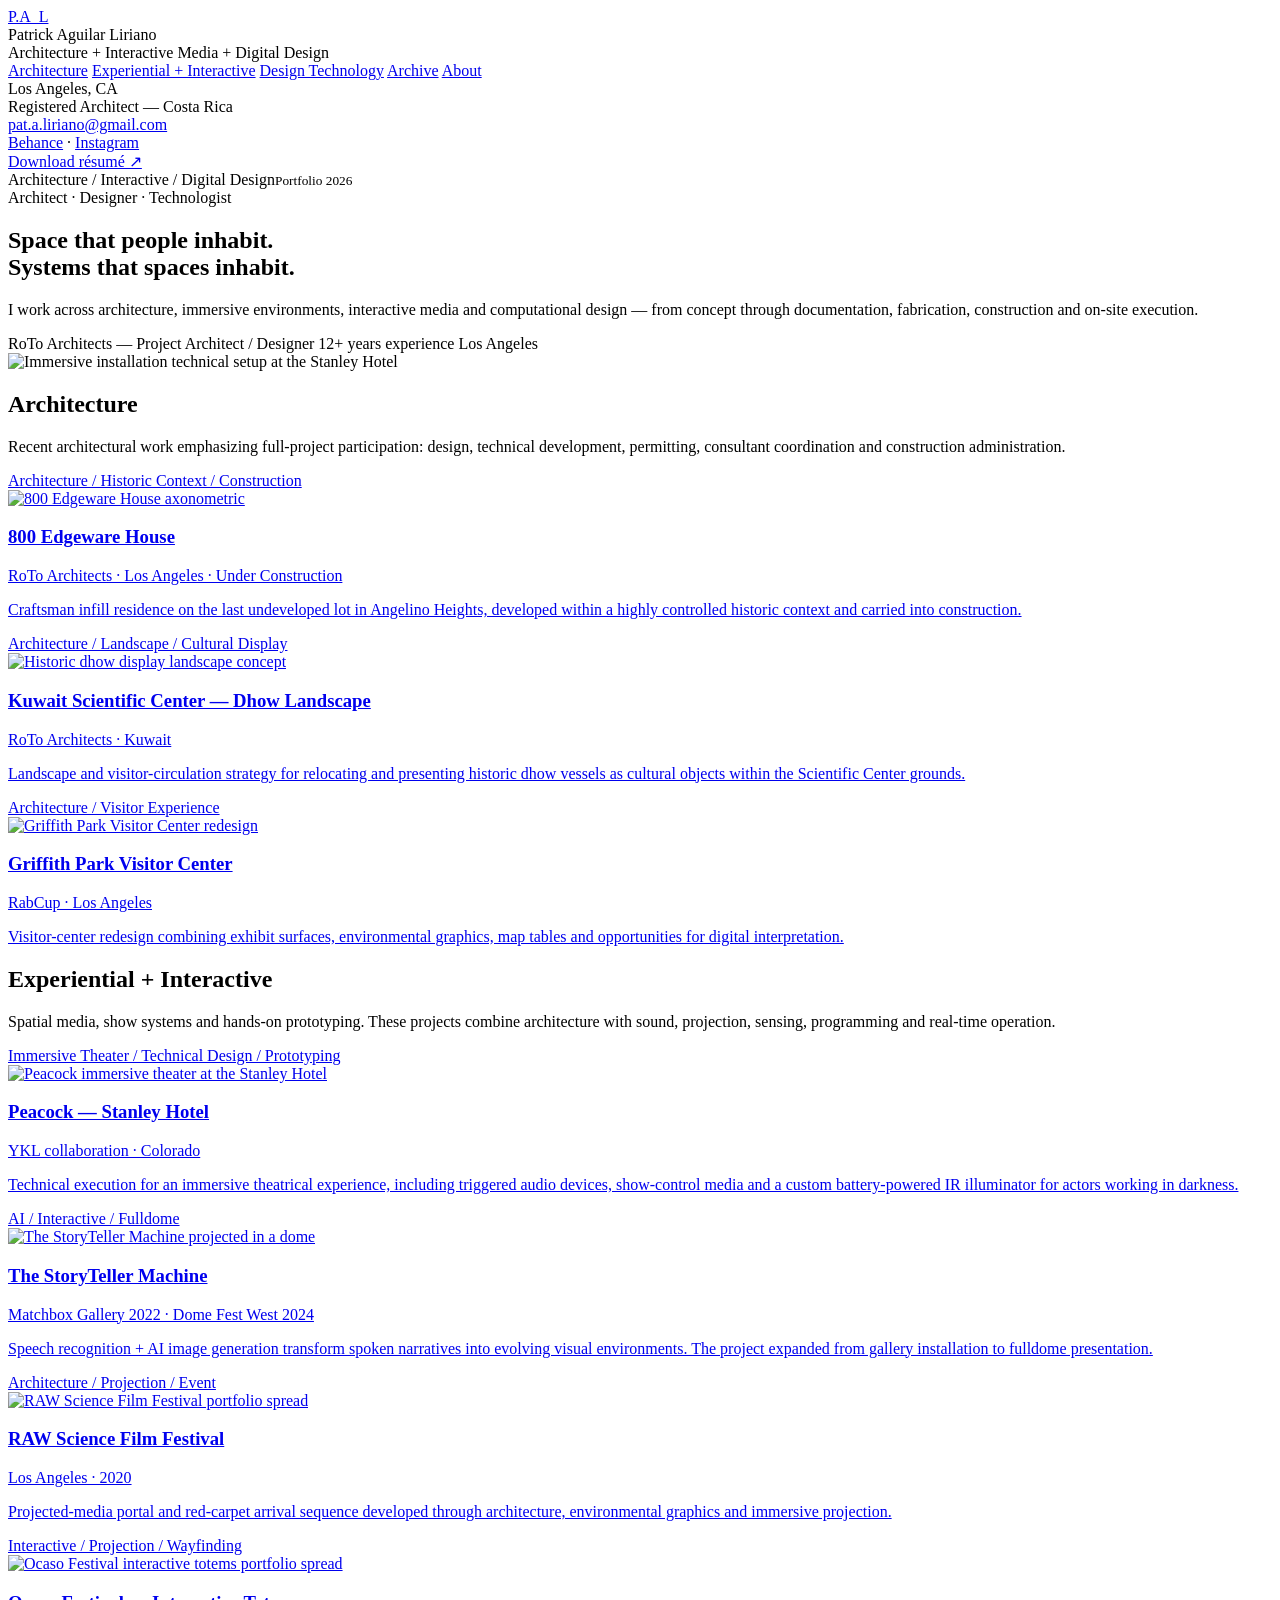
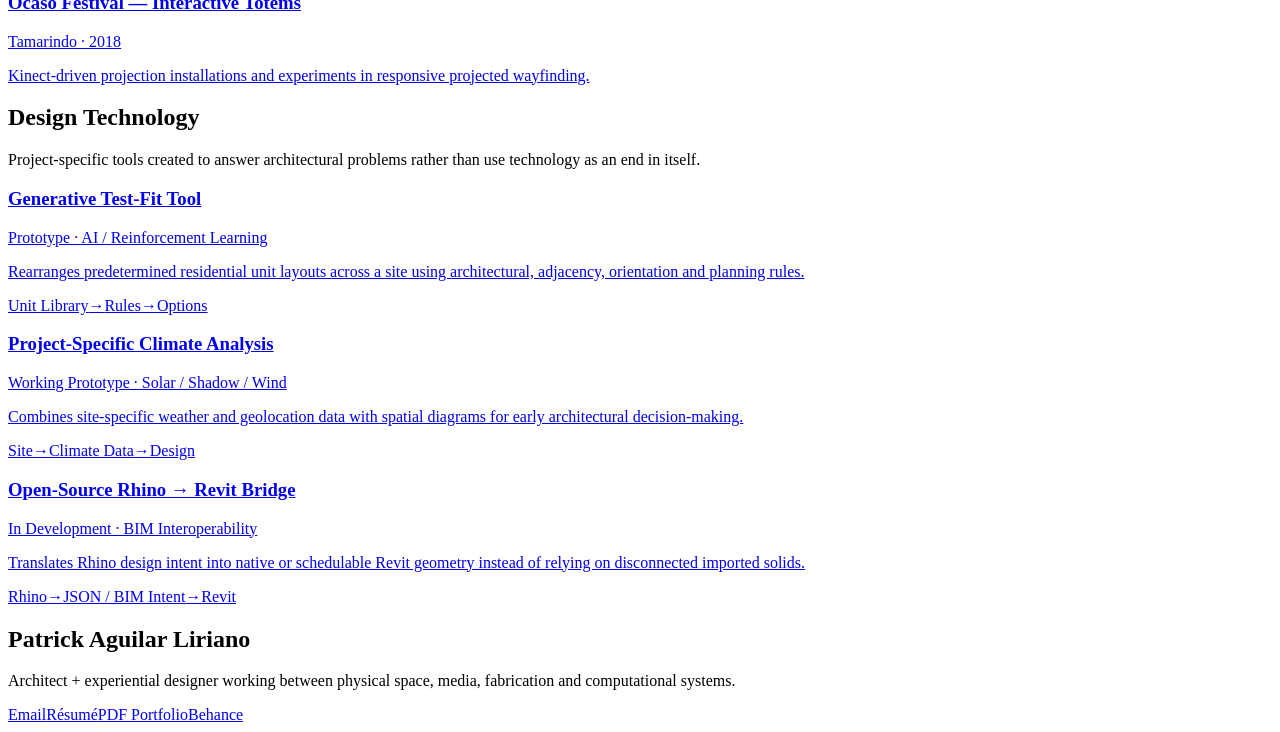
==== index.html @ 548b7884 "Add files via upload" ====
<!doctype html>
<html lang="en">
<head>
  <meta charset="utf-8" />
  <meta name="viewport" content="width=device-width,initial-scale=1" />
  <meta name="description" content="Patrick Aguilar Liriano — architecture, experiential design, interactive media and design technology." />
  <title>Patrick Aguilar Liriano — Architecture + Interactive Media + Digital Design</title>
  <link rel="stylesheet" href="css/styles.css" />
</head>
<body>
<div class="shell">
  <aside class="rail">
    <a href="index.html" class="brand">P.A_L</a>
    <div class="brand-sub">Patrick Aguilar Liriano<br>Architecture + Interactive Media + Digital Design</div>
    <div class="rail-rule"></div>
    <nav class="rail-nav">
      <a href="#architecture" data-scroll>Architecture</a>
      <a href="#experiential" data-scroll>Experiential + Interactive</a>
      <a href="#technology" data-scroll>Design Technology</a>
      <a href="projects/archive.html">Archive</a>
      <a href="#about" data-scroll>About</a>
    </nav>
    <div class="rail-bottom">
      Los Angeles, CA<br>
      Registered Architect — Costa Rica<br>
      <a href="mailto:pat.a.liriano@gmail.com">pat.a.liriano@gmail.com</a><br>
      <a href="https://www.behance.net/patrickaguilar" target="_blank" rel="noreferrer">Behance</a> · <a href="https://www.instagram.com/p.a_l_interactive/" target="_blank" rel="noreferrer">Instagram</a>
      <br><a class="resume-link" href="assets/docs/Patrick_Aguilar_Resume.pdf" target="_blank">Download résumé ↗</a>
    </div>
  </aside>

  <main class="main">
    <div class="topbar"><span>Architecture / Interactive / Digital Design</span><small>Portfolio 2026</small></div>
    <div class="content">
      <section class="hero" id="about">
        <div>
          <div class="kicker">Architect · Designer · Technologist</div>
          <h1>Space that people inhabit.<br><span class="accent">Systems that spaces inhabit.</span></h1>
          <p class="lede">I work across architecture, immersive environments, interactive media and computational design — from concept through documentation, fabrication, construction and on-site execution.</p>
          <div class="hero-meta">
            <span class="chip">RoTo Architects — Project Architect / Designer</span>
            <span class="chip">12+ years experience</span>
            <span class="chip">Los Angeles</span>
          </div>
        </div>
        <div class="hero-visual"><img src="assets/images/stanley-hero.webp" alt="Immersive installation technical setup at the Stanley Hotel" /></div>
      </section>

      <section class="section" id="architecture">
        <div class="section-head">
          <h2>Architecture</h2>
          <p>Recent architectural work emphasizing full-project participation: design, technical development, permitting, consultant coordination and construction administration.</p>
        </div>
        <div class="project-grid">
          <a class="project-card featured" href="projects/edgeware.html">
            <div class="card-type">Architecture / Historic Context / Construction</div>
            <div class="card-image"><img src="assets/images/edgeware-hero.webp" alt="800 Edgeware House axonometric" /></div>
            <div class="card-copy">
              <h3>800 Edgeware House</h3>
              <div class="meta">RoTo Architects · Los Angeles · Under Construction</div>
              <p>Craftsman infill residence on the last undeveloped lot in Angelino Heights, developed within a highly controlled historic context and carried into construction.</p>
            </div>
          </a>
          <a class="project-card" href="projects/kuwait-dhow.html">
            <div class="card-type">Architecture / Landscape / Cultural Display</div>
            <div class="card-image"><img src="assets/images/kuwait-hero.webp" alt="Historic dhow display landscape concept" /></div>
            <div class="card-copy"><h3>Kuwait Scientific Center — Dhow Landscape</h3><div class="meta">RoTo Architects · Kuwait</div><p>Landscape and visitor-circulation strategy for relocating and presenting historic dhow vessels as cultural objects within the Scientific Center grounds.</p></div>
          </a>
          <a class="project-card" href="projects/griffith.html">
            <div class="card-type">Architecture / Visitor Experience</div>
            <div class="card-image"><img src="assets/images/griffith-hero.webp" alt="Griffith Park Visitor Center redesign" /></div>
            <div class="card-copy"><h3>Griffith Park Visitor Center</h3><div class="meta">RabCup · Los Angeles</div><p>Visitor-center redesign combining exhibit surfaces, environmental graphics, map tables and opportunities for digital interpretation.</p></div>
          </a>
        </div>
      </section>

      <section class="section" id="experiential">
        <div class="section-head">
          <h2>Experiential + Interactive</h2>
          <p>Spatial media, show systems and hands-on prototyping. These projects combine architecture with sound, projection, sensing, programming and real-time operation.</p>
        </div>
        <div class="project-grid">
          <a class="project-card featured media-card" href="projects/stanley.html">
            <div class="card-type">Immersive Theater / Technical Design / Prototyping</div>
            <div class="card-image"><img src="assets/images/stanley-video-poster.jpg" alt="Peacock immersive theater at the Stanley Hotel" /></div>
            <div class="card-copy"><h3>Peacock — Stanley Hotel</h3><div class="meta">YKL collaboration · Colorado</div><p>Technical execution for an immersive theatrical experience, including triggered audio devices, show-control media and a custom battery-powered IR illuminator for actors working in darkness.</p></div>
          </a>
          <a class="project-card media-card" href="projects/storyteller.html">
            <div class="card-type">AI / Interactive / Fulldome</div>
            <div class="card-image"><img src="assets/images/storyteller-hero.webp" alt="The StoryTeller Machine projected in a dome" /></div>
            <div class="card-copy"><h3>The StoryTeller Machine</h3><div class="meta">Matchbox Gallery 2022 · Dome Fest West 2024</div><p>Speech recognition + AI image generation transform spoken narratives into evolving visual environments. The project expanded from gallery installation to fulldome presentation.</p></div>
          </a>
          <a class="project-card" href="projects/archive.html#raw">
            <div class="card-type">Architecture / Projection / Event</div>
            <div class="card-image"><img src="assets/images/raw-science.webp" alt="RAW Science Film Festival portfolio spread" /></div>
            <div class="card-copy"><h3>RAW Science Film Festival</h3><div class="meta">Los Angeles · 2020</div><p>Projected-media portal and red-carpet arrival sequence developed through architecture, environmental graphics and immersive projection.</p></div>
          </a>
          <a class="project-card" href="projects/archive.html#ocaso">
            <div class="card-type">Interactive / Projection / Wayfinding</div>
            <div class="card-image"><img src="assets/images/ocaso.webp" alt="Ocaso Festival interactive totems portfolio spread" /></div>
            <div class="card-copy"><h3>Ocaso Festival — Interactive Totems</h3><div class="meta">Tamarindo · 2018</div><p>Kinect-driven projection installations and experiments in responsive projected wayfinding.</p></div>
          </a>
        </div>
      </section>

      <section class="section" id="technology">
        <div class="section-head">
          <h2>Design Technology</h2>
          <p>Project-specific tools created to answer architectural problems rather than use technology as an end in itself.</p>
        </div>
        <div class="tool-grid">
          <a class="tool-card" href="projects/design-technology.html#testfit"><h3>Generative Test-Fit Tool</h3><div class="status">Prototype · AI / Reinforcement Learning</div><p>Rearranges predetermined residential unit layouts across a site using architectural, adjacency, orientation and planning rules.</p><div class="tool-diagram"><span class="node">Unit Library</span><span class="arrow">→</span><span class="node">Rules</span><span class="arrow">→</span><span class="node">Options</span></div></a>
          <a class="tool-card" href="projects/design-technology.html#climate"><h3>Project-Specific Climate Analysis</h3><div class="status">Working Prototype · Solar / Shadow / Wind</div><p>Combines site-specific weather and geolocation data with spatial diagrams for early architectural decision-making.</p><div class="tool-diagram"><span class="node">Site</span><span class="arrow">→</span><span class="node">Climate Data</span><span class="arrow">→</span><span class="node">Design</span></div></a>
          <a class="tool-card" href="projects/design-technology.html#bridge"><h3>Open-Source Rhino → Revit Bridge</h3><div class="status">In Development · BIM Interoperability</div><p>Translates Rhino design intent into native or schedulable Revit geometry instead of relying on disconnected imported solids.</p><div class="tool-diagram"><span class="node">Rhino</span><span class="arrow">→</span><span class="node">JSON / BIM Intent</span><span class="arrow">→</span><span class="node">Revit</span></div></a>
        </div>
      </section>
    </div>

    <footer class="footer">
      <div class="footer-inner"><div><h2>Patrick Aguilar Liriano</h2><p>Architect + experiential designer working between physical space, media, fabrication and computational systems.</p></div><div class="footer-links"><a href="mailto:pat.a.liriano@gmail.com">Email</a><a href="assets/docs/Patrick_Aguilar_Resume.pdf" target="_blank">Résumé</a><a href="assets/docs/Patrick_Aguilar_Portfolio.pdf" target="_blank">PDF Portfolio</a><a href="https://www.behance.net/patrickaguilar" target="_blank">Behance</a></div></div>
    </footer>
  </main>
</div>
<script src="js/site.js"></script>
</body></html>
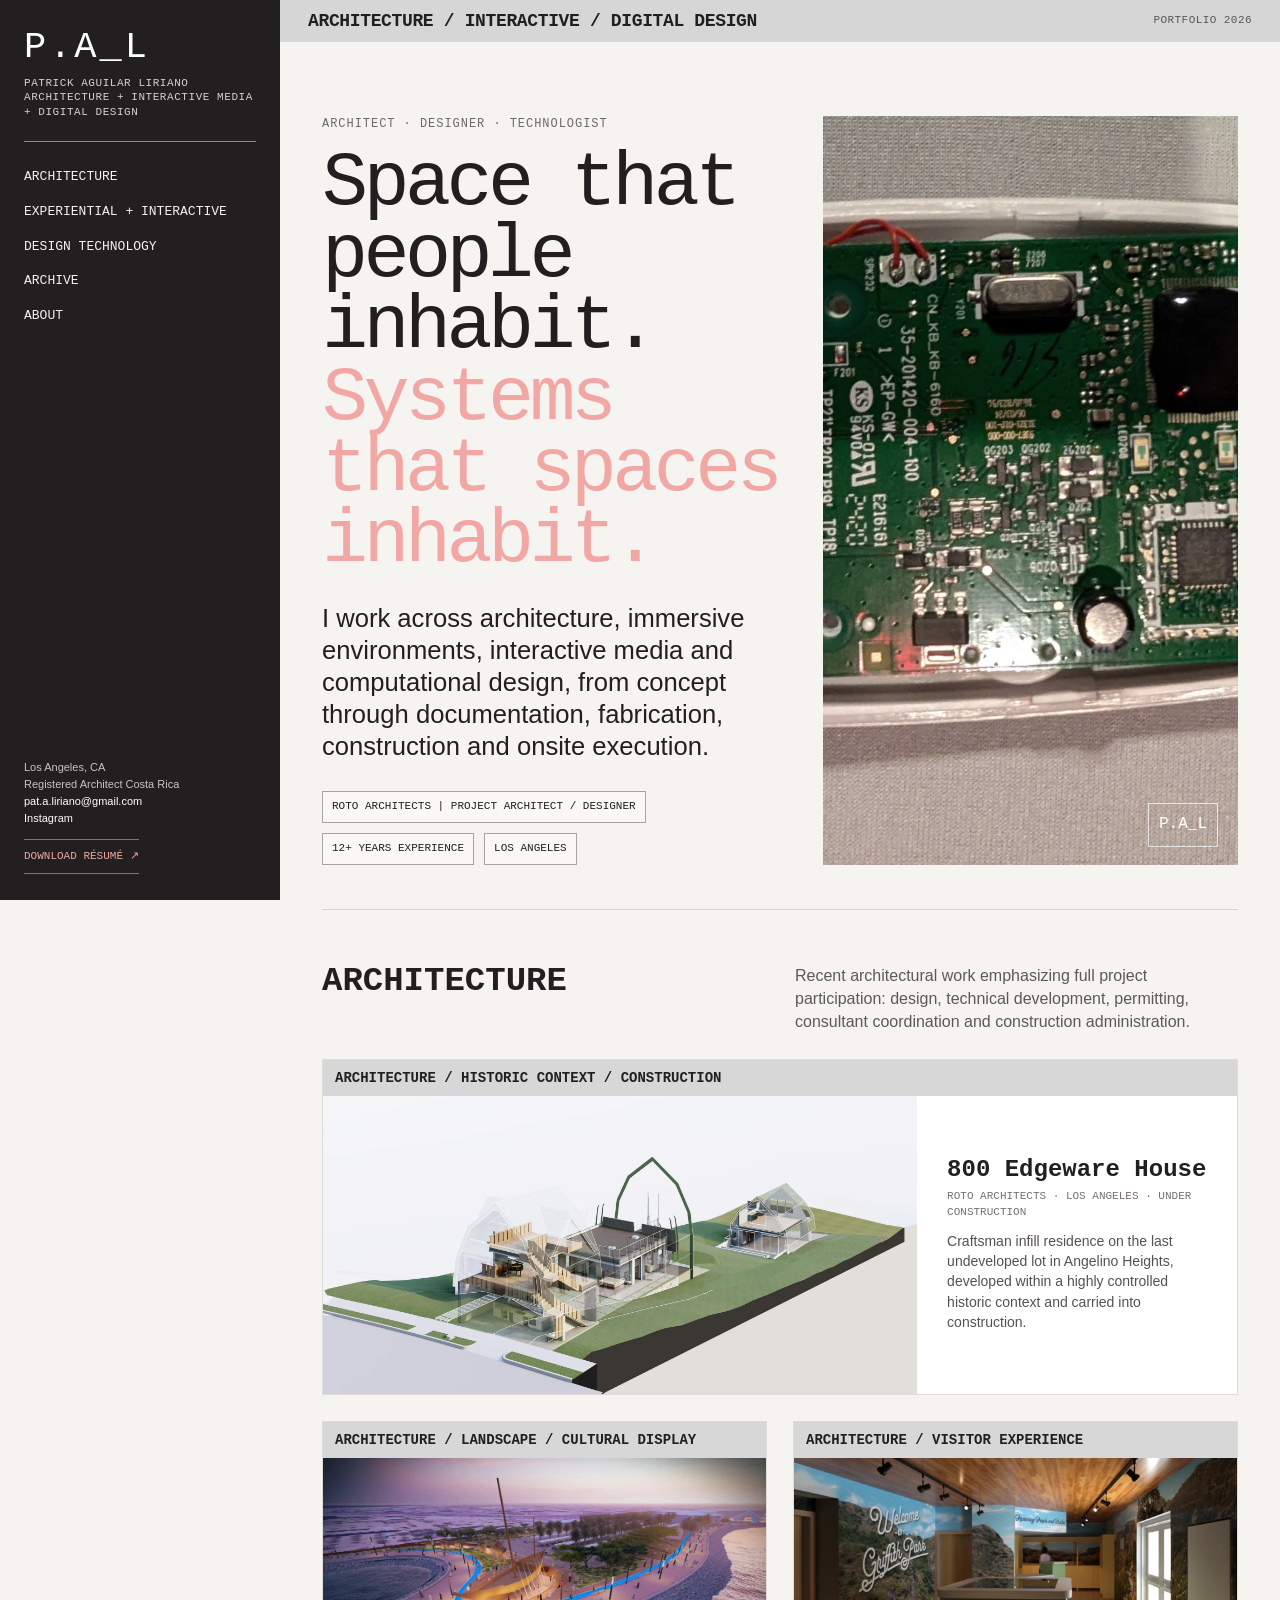
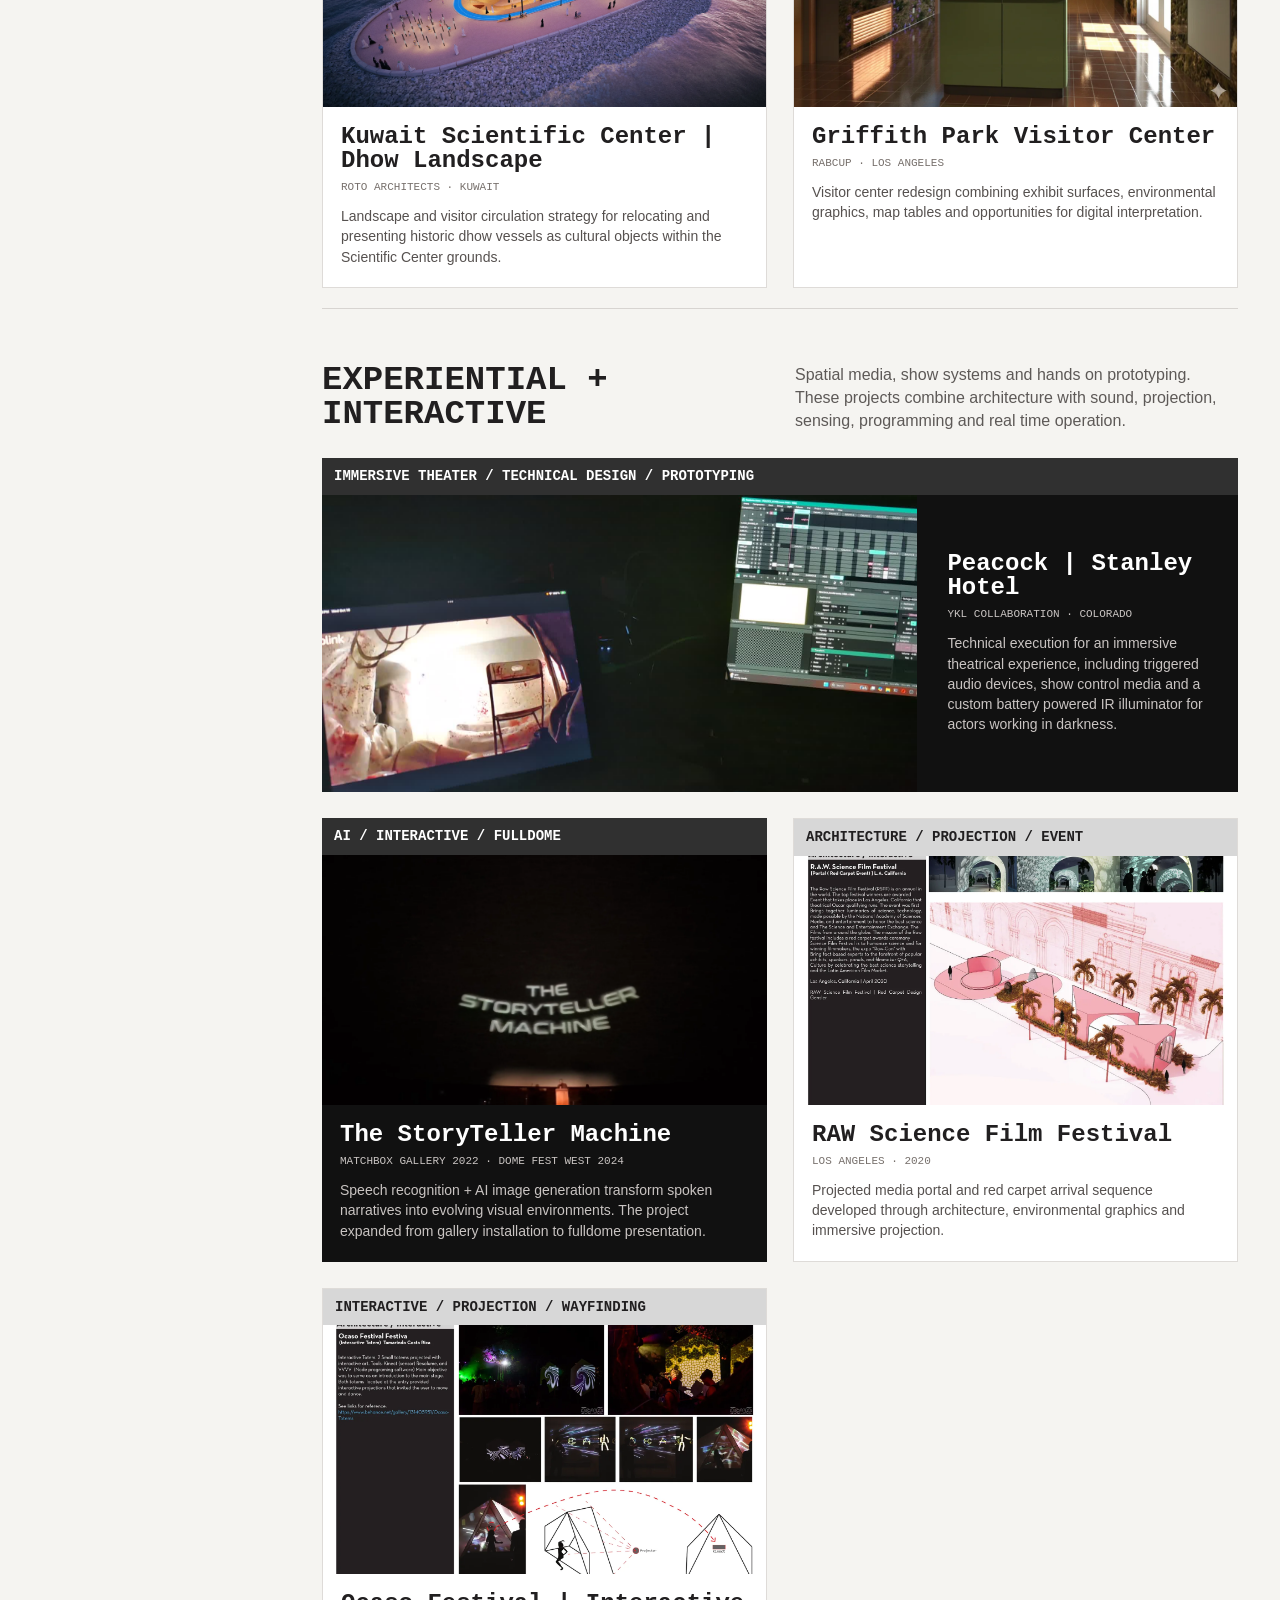
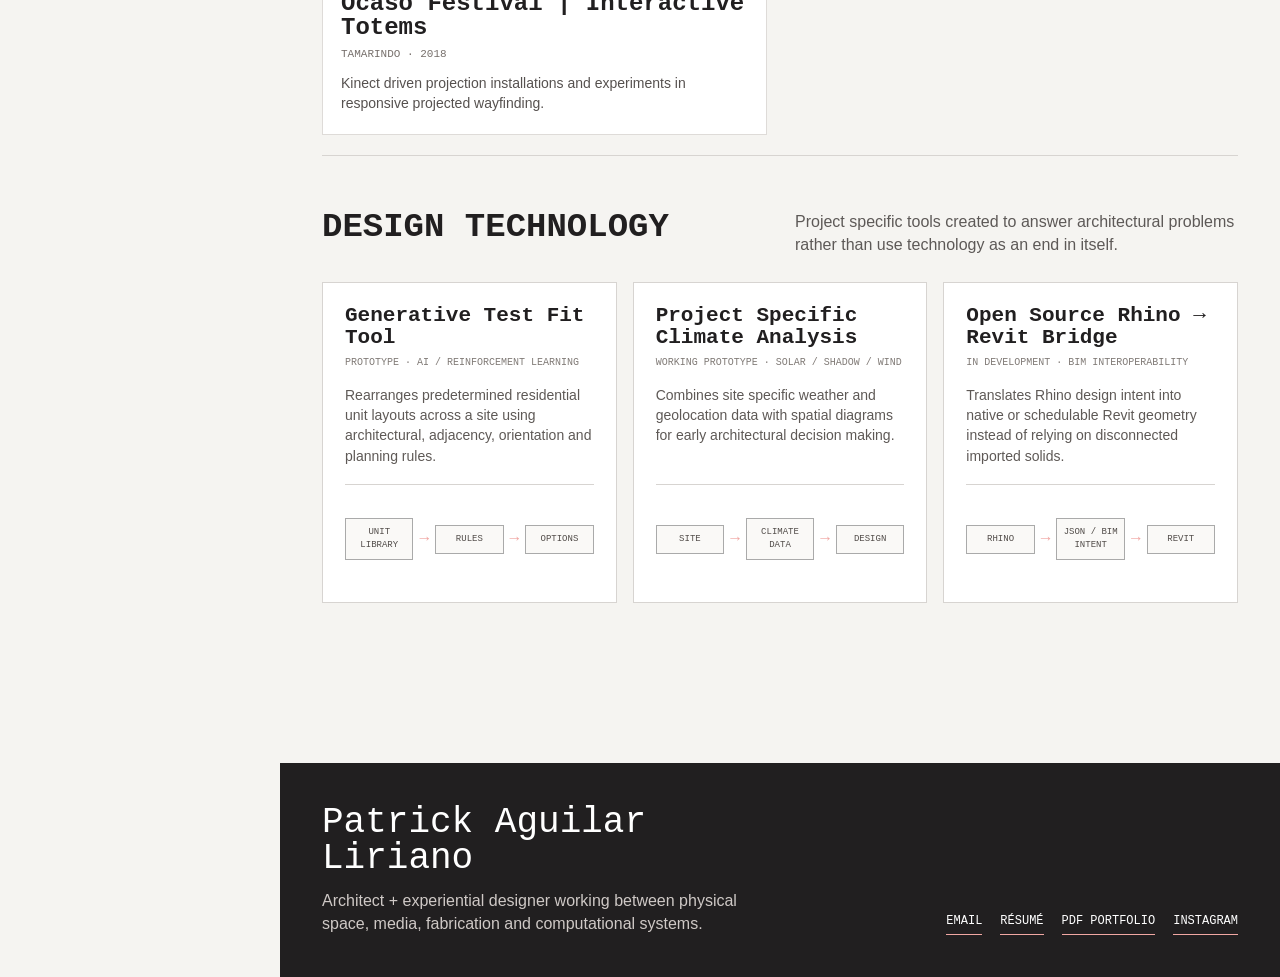
==== commit b2c3d4d5: "Add files via upload" ====
--- a/index.html
+++ b/index.html
@@ -1,125 +1,121 @@
-<!doctype html>
+<!DOCTYPE html>
+
 <html lang="en">
 <head>
-  <meta charset="utf-8" />
-  <meta name="viewport" content="width=device-width,initial-scale=1" />
-  <meta name="description" content="Patrick Aguilar Liriano — architecture, experiential design, interactive media and design technology." />
-  <title>Patrick Aguilar Liriano — Architecture + Interactive Media + Digital Design</title>
-  <link rel="stylesheet" href="css/styles.css" />
+<meta charset="utf-8"/>
+<meta content="width=device-width,initial-scale=1" name="viewport"/>
+<meta content="Patrick Aguilar Liriano | architecture, experiential design, interactive media and design technology." name="description"/>
+<title>Patrick Aguilar Liriano | Architecture + Interactive Media + Digital Design</title>
+<link href="css/styles.css" rel="stylesheet"/>
 </head>
 <body>
 <div class="shell">
-  <aside class="rail">
-    <a href="index.html" class="brand">P.A_L</a>
-    <div class="brand-sub">Patrick Aguilar Liriano<br>Architecture + Interactive Media + Digital Design</div>
-    <div class="rail-rule"></div>
-    <nav class="rail-nav">
-      <a href="#architecture" data-scroll>Architecture</a>
-      <a href="#experiential" data-scroll>Experiential + Interactive</a>
-      <a href="#technology" data-scroll>Design Technology</a>
-      <a href="projects/archive.html">Archive</a>
-      <a href="#about" data-scroll>About</a>
-    </nav>
-    <div class="rail-bottom">
-      Los Angeles, CA<br>
-      Registered Architect — Costa Rica<br>
-      <a href="mailto:pat.a.liriano@gmail.com">pat.a.liriano@gmail.com</a><br>
-      <a href="https://www.behance.net/patrickaguilar" target="_blank" rel="noreferrer">Behance</a> · <a href="https://www.instagram.com/p.a_l_interactive/" target="_blank" rel="noreferrer">Instagram</a>
-      <br><a class="resume-link" href="assets/docs/Patrick_Aguilar_Resume.pdf" target="_blank">Download résumé ↗</a>
-    </div>
-  </aside>
-
-  <main class="main">
-    <div class="topbar"><span>Architecture / Interactive / Digital Design</span><small>Portfolio 2026</small></div>
-    <div class="content">
-      <section class="hero" id="about">
-        <div>
-          <div class="kicker">Architect · Designer · Technologist</div>
-          <h1>Space that people inhabit.<br><span class="accent">Systems that spaces inhabit.</span></h1>
-          <p class="lede">I work across architecture, immersive environments, interactive media and computational design — from concept through documentation, fabrication, construction and on-site execution.</p>
-          <div class="hero-meta">
-            <span class="chip">RoTo Architects — Project Architect / Designer</span>
-            <span class="chip">12+ years experience</span>
-            <span class="chip">Los Angeles</span>
-          </div>
-        </div>
-        <div class="hero-visual"><img src="assets/images/stanley-hero.webp" alt="Immersive installation technical setup at the Stanley Hotel" /></div>
-      </section>
-
-      <section class="section" id="architecture">
-        <div class="section-head">
-          <h2>Architecture</h2>
-          <p>Recent architectural work emphasizing full-project participation: design, technical development, permitting, consultant coordination and construction administration.</p>
-        </div>
-        <div class="project-grid">
-          <a class="project-card featured" href="projects/edgeware.html">
-            <div class="card-type">Architecture / Historic Context / Construction</div>
-            <div class="card-image"><img src="assets/images/edgeware-hero.webp" alt="800 Edgeware House axonometric" /></div>
-            <div class="card-copy">
-              <h3>800 Edgeware House</h3>
-              <div class="meta">RoTo Architects · Los Angeles · Under Construction</div>
-              <p>Craftsman infill residence on the last undeveloped lot in Angelino Heights, developed within a highly controlled historic context and carried into construction.</p>
-            </div>
-          </a>
-          <a class="project-card" href="projects/kuwait-dhow.html">
-            <div class="card-type">Architecture / Landscape / Cultural Display</div>
-            <div class="card-image"><img src="assets/images/kuwait-hero.webp" alt="Historic dhow display landscape concept" /></div>
-            <div class="card-copy"><h3>Kuwait Scientific Center — Dhow Landscape</h3><div class="meta">RoTo Architects · Kuwait</div><p>Landscape and visitor-circulation strategy for relocating and presenting historic dhow vessels as cultural objects within the Scientific Center grounds.</p></div>
-          </a>
-          <a class="project-card" href="projects/griffith.html">
-            <div class="card-type">Architecture / Visitor Experience</div>
-            <div class="card-image"><img src="assets/images/griffith-hero.webp" alt="Griffith Park Visitor Center redesign" /></div>
-            <div class="card-copy"><h3>Griffith Park Visitor Center</h3><div class="meta">RabCup · Los Angeles</div><p>Visitor-center redesign combining exhibit surfaces, environmental graphics, map tables and opportunities for digital interpretation.</p></div>
-          </a>
-        </div>
-      </section>
-
-      <section class="section" id="experiential">
-        <div class="section-head">
-          <h2>Experiential + Interactive</h2>
-          <p>Spatial media, show systems and hands-on prototyping. These projects combine architecture with sound, projection, sensing, programming and real-time operation.</p>
-        </div>
-        <div class="project-grid">
-          <a class="project-card featured media-card" href="projects/stanley.html">
-            <div class="card-type">Immersive Theater / Technical Design / Prototyping</div>
-            <div class="card-image"><img src="assets/images/stanley-video-poster.jpg" alt="Peacock immersive theater at the Stanley Hotel" /></div>
-            <div class="card-copy"><h3>Peacock — Stanley Hotel</h3><div class="meta">YKL collaboration · Colorado</div><p>Technical execution for an immersive theatrical experience, including triggered audio devices, show-control media and a custom battery-powered IR illuminator for actors working in darkness.</p></div>
-          </a>
-          <a class="project-card media-card" href="projects/storyteller.html">
-            <div class="card-type">AI / Interactive / Fulldome</div>
-            <div class="card-image"><img src="assets/images/storyteller-hero.webp" alt="The StoryTeller Machine projected in a dome" /></div>
-            <div class="card-copy"><h3>The StoryTeller Machine</h3><div class="meta">Matchbox Gallery 2022 · Dome Fest West 2024</div><p>Speech recognition + AI image generation transform spoken narratives into evolving visual environments. The project expanded from gallery installation to fulldome presentation.</p></div>
-          </a>
-          <a class="project-card" href="projects/archive.html#raw">
-            <div class="card-type">Architecture / Projection / Event</div>
-            <div class="card-image"><img src="assets/images/raw-science.webp" alt="RAW Science Film Festival portfolio spread" /></div>
-            <div class="card-copy"><h3>RAW Science Film Festival</h3><div class="meta">Los Angeles · 2020</div><p>Projected-media portal and red-carpet arrival sequence developed through architecture, environmental graphics and immersive projection.</p></div>
-          </a>
-          <a class="project-card" href="projects/archive.html#ocaso">
-            <div class="card-type">Interactive / Projection / Wayfinding</div>
-            <div class="card-image"><img src="assets/images/ocaso.webp" alt="Ocaso Festival interactive totems portfolio spread" /></div>
-            <div class="card-copy"><h3>Ocaso Festival — Interactive Totems</h3><div class="meta">Tamarindo · 2018</div><p>Kinect-driven projection installations and experiments in responsive projected wayfinding.</p></div>
-          </a>
-        </div>
-      </section>
-
-      <section class="section" id="technology">
-        <div class="section-head">
-          <h2>Design Technology</h2>
-          <p>Project-specific tools created to answer architectural problems rather than use technology as an end in itself.</p>
-        </div>
-        <div class="tool-grid">
-          <a class="tool-card" href="projects/design-technology.html#testfit"><h3>Generative Test-Fit Tool</h3><div class="status">Prototype · AI / Reinforcement Learning</div><p>Rearranges predetermined residential unit layouts across a site using architectural, adjacency, orientation and planning rules.</p><div class="tool-diagram"><span class="node">Unit Library</span><span class="arrow">→</span><span class="node">Rules</span><span class="arrow">→</span><span class="node">Options</span></div></a>
-          <a class="tool-card" href="projects/design-technology.html#climate"><h3>Project-Specific Climate Analysis</h3><div class="status">Working Prototype · Solar / Shadow / Wind</div><p>Combines site-specific weather and geolocation data with spatial diagrams for early architectural decision-making.</p><div class="tool-diagram"><span class="node">Site</span><span class="arrow">→</span><span class="node">Climate Data</span><span class="arrow">→</span><span class="node">Design</span></div></a>
-          <a class="tool-card" href="projects/design-technology.html#bridge"><h3>Open-Source Rhino → Revit Bridge</h3><div class="status">In Development · BIM Interoperability</div><p>Translates Rhino design intent into native or schedulable Revit geometry instead of relying on disconnected imported solids.</p><div class="tool-diagram"><span class="node">Rhino</span><span class="arrow">→</span><span class="node">JSON / BIM Intent</span><span class="arrow">→</span><span class="node">Revit</span></div></a>
-        </div>
-      </section>
-    </div>
-
-    <footer class="footer">
-      <div class="footer-inner"><div><h2>Patrick Aguilar Liriano</h2><p>Architect + experiential designer working between physical space, media, fabrication and computational systems.</p></div><div class="footer-links"><a href="mailto:pat.a.liriano@gmail.com">Email</a><a href="assets/docs/Patrick_Aguilar_Resume.pdf" target="_blank">Résumé</a><a href="assets/docs/Patrick_Aguilar_Portfolio.pdf" target="_blank">PDF Portfolio</a><a href="https://www.behance.net/patrickaguilar" target="_blank">Behance</a></div></div>
-    </footer>
-  </main>
+<aside class="rail">
+<a class="brand" href="index.html">P.A_L</a>
+<div class="brand-sub">Patrick Aguilar Liriano<br/>Architecture + Interactive Media + Digital Design</div>
+<div class="rail-rule"></div>
+<nav class="rail-nav">
+<a data-scroll="" href="#architecture">Architecture</a>
+<a data-scroll="" href="#experiential">Experiential + Interactive</a>
+<a data-scroll="" href="#technology">Design Technology</a>
+<a href="projects/archive.html">Archive</a>
+<a data-scroll="" href="#about">About</a>
+</nav>
+<div class="rail-bottom">
+      Los Angeles, CA<br/>
+ Registered Architect Costa Rica<br/>
+<a href="mailto:pat.a.liriano@gmail.com">pat.a.liriano@gmail.com</a><br/>
+<a href="https://www.instagram.com/p.a_l_interactive/" rel="noreferrer" target="_blank">Instagram</a>
+<br/><a class="resume-link" href="assets/docs/Patrick_Aguilar_Resume.pdf" target="_blank">Download résumé ↗</a>
+</div>
+</aside>
+<main class="main">
+<div class="topbar"><span>Architecture / Interactive / Digital Design</span><small>Portfolio 2026</small></div>
+<div class="content">
+<section class="hero" id="about">
+<div>
+<div class="kicker">Architect · Designer · Technologist</div>
+<h1>Space that people inhabit.<br/><span class="accent">Systems that spaces inhabit.</span></h1>
+<p class="lede">I work across architecture, immersive environments, interactive media and computational design, from concept through documentation, fabrication, construction and onsite execution.</p>
+<div class="hero-meta">
+<span class="chip">RoTo Architects | Project Architect / Designer</span>
+<span class="chip">12+ years experience</span>
+<span class="chip">Los Angeles</span>
+</div>
+</div>
+<div class="hero-visual"><img alt="Immersive installation technical setup at the Stanley Hotel" src="assets/images/stanley-hero.webp"/></div>
+</section>
+<section class="section" id="architecture">
+<div class="section-head">
+<h2>Architecture</h2>
+<p>Recent architectural work emphasizing full project participation: design, technical development, permitting, consultant coordination and construction administration.</p>
+</div>
+<div class="project-grid">
+<a class="project-card featured" href="projects/edgeware.html">
+<div class="card-type">Architecture / Historic Context / Construction</div>
+<div class="card-image"><img alt="800 Edgeware House axonometric" src="assets/images/edgeware-hero.webp"/></div>
+<div class="card-copy">
+<h3>800 Edgeware House</h3>
+<div class="meta">RoTo Architects · Los Angeles · Under Construction</div>
+<p>Craftsman infill residence on the last undeveloped lot in Angelino Heights, developed within a highly controlled historic context and carried into construction.</p>
+</div>
+</a>
+<a class="project-card" href="projects/kuwait-dhow.html">
+<div class="card-type">Architecture / Landscape / Cultural Display</div>
+<div class="card-image"><img alt="Historic dhow display landscape concept" src="assets/images/kuwait-hero.webp"/></div>
+<div class="card-copy"><h3>Kuwait Scientific Center | Dhow Landscape</h3><div class="meta">RoTo Architects · Kuwait</div><p>Landscape and visitor circulation strategy for relocating and presenting historic dhow vessels as cultural objects within the Scientific Center grounds.</p></div>
+</a>
+<a class="project-card" href="projects/griffith.html">
+<div class="card-type">Architecture / Visitor Experience</div>
+<div class="card-image"><img alt="Griffith Park Visitor Center redesign" src="assets/images/griffith-hero.webp"/></div>
+<div class="card-copy"><h3>Griffith Park Visitor Center</h3><div class="meta">RabCup · Los Angeles</div><p>Visitor center redesign combining exhibit surfaces, environmental graphics, map tables and opportunities for digital interpretation.</p></div>
+</a>
+</div>
+</section>
+<section class="section" id="experiential">
+<div class="section-head">
+<h2>Experiential + Interactive</h2>
+<p>Spatial media, show systems and hands on prototyping. These projects combine architecture with sound, projection, sensing, programming and real time operation.</p>
+</div>
+<div class="project-grid">
+<a class="project-card featured media-card" href="projects/stanley.html">
+<div class="card-type">Immersive Theater / Technical Design / Prototyping</div>
+<div class="card-image"><img alt="Peacock immersive theater at the Stanley Hotel" src="assets/images/stanley-video-poster.jpg"/></div>
+<div class="card-copy"><h3>Peacock | Stanley Hotel</h3><div class="meta">YKL collaboration · Colorado</div><p>Technical execution for an immersive theatrical experience, including triggered audio devices, show control media and a custom battery powered IR illuminator for actors working in darkness.</p></div>
+</a>
+<a class="project-card media-card" href="projects/storyteller.html">
+<div class="card-type">AI / Interactive / Fulldome</div>
+<div class="card-image"><img alt="The StoryTeller Machine projected in a dome" src="assets/images/storyteller-hero.webp"/></div>
+<div class="card-copy"><h3>The StoryTeller Machine</h3><div class="meta">Matchbox Gallery 2022 · Dome Fest West 2024</div><p>Speech recognition + AI image generation transform spoken narratives into evolving visual environments. The project expanded from gallery installation to fulldome presentation.</p></div>
+</a>
+<a class="project-card" href="projects/archive.html#raw">
+<div class="card-type">Architecture / Projection / Event</div>
+<div class="card-image"><img alt="RAW Science Film Festival portfolio spread" src="assets/images/raw-science.webp"/></div>
+<div class="card-copy"><h3>RAW Science Film Festival</h3><div class="meta">Los Angeles · 2020</div><p>Projected media portal and red carpet arrival sequence developed through architecture, environmental graphics and immersive projection.</p></div>
+</a>
+<a class="project-card" href="projects/archive.html#ocaso">
+<div class="card-type">Interactive / Projection / Wayfinding</div>
+<div class="card-image"><img alt="Ocaso Festival interactive totems portfolio spread" src="assets/images/ocaso.webp"/></div>
+<div class="card-copy"><h3>Ocaso Festival | Interactive Totems</h3><div class="meta">Tamarindo · 2018</div><p>Kinect driven projection installations and experiments in responsive projected wayfinding.</p></div>
+</a>
+</div>
+</section>
+<section class="section" id="technology">
+<div class="section-head">
+<h2>Design Technology</h2>
+<p>Project specific tools created to answer architectural problems rather than use technology as an end in itself.</p>
+</div>
+<div class="tool-grid">
+<a class="tool-card" href="projects/design-technology.html#testfit"><h3>Generative Test Fit Tool</h3><div class="status">Prototype · AI / Reinforcement Learning</div><p>Rearranges predetermined residential unit layouts across a site using architectural, adjacency, orientation and planning rules.</p><div class="tool-diagram"><span class="node">Unit Library</span><span class="arrow">→</span><span class="node">Rules</span><span class="arrow">→</span><span class="node">Options</span></div></a>
+<a class="tool-card" href="projects/design-technology.html#climate"><h3>Project Specific Climate Analysis</h3><div class="status">Working Prototype · Solar / Shadow / Wind</div><p>Combines site specific weather and geolocation data with spatial diagrams for early architectural decision making.</p><div class="tool-diagram"><span class="node">Site</span><span class="arrow">→</span><span class="node">Climate Data</span><span class="arrow">→</span><span class="node">Design</span></div></a>
+<a class="tool-card" href="projects/design-technology.html#bridge"><h3>Open Source Rhino → Revit Bridge</h3><div class="status">In Development · BIM Interoperability</div><p>Translates Rhino design intent into native or schedulable Revit geometry instead of relying on disconnected imported solids.</p><div class="tool-diagram"><span class="node">Rhino</span><span class="arrow">→</span><span class="node">JSON / BIM Intent</span><span class="arrow">→</span><span class="node">Revit</span></div></a>
+</div>
+</section>
+</div>
+<footer class="footer">
+<div class="footer-inner"><div><h2>Patrick Aguilar Liriano</h2><p>Architect + experiential designer working between physical space, media, fabrication and computational systems.</p></div><div class="footer-links"><a href="mailto:pat.a.liriano@gmail.com">Email</a><a href="assets/docs/Patrick_Aguilar_Resume.pdf" target="_blank">Résumé</a><a href="assets/docs/Patrick_Aguilar_Portfolio.pdf" target="_blank">PDF Portfolio</a><a href="https://www.instagram.com/p.a_l_interactive/" rel="noreferrer" target="_blank">Instagram</a></div></div>
+</footer>
+</main>
 </div>
 <script src="js/site.js"></script>
 </body></html>
--- a/css/styles.css
+++ b/css/styles.css
@@ -0,0 +1,126 @@
+:root{
+  --ink:#211f20;
+  --ink2:#2c292a;
+  --paper:#f5f4f1;
+  --white:#fff;
+  --muted:#9b9896;
+  --line:#d7d4d1;
+  --accent:#f1a7a3;
+  --cyan:#45b8c7;
+  --max:1540px;
+  --rail:280px;
+}
+*{box-sizing:border-box}
+html{scroll-behavior:smooth}
+body{margin:0;background:var(--paper);color:var(--ink);font-family:Arial,Helvetica,sans-serif;font-size:16px;line-height:1.45}
+a{color:inherit;text-decoration:none}
+a:hover{color:#000}
+img,video{display:block;width:100%;height:auto}
+button{font:inherit}
+::selection{background:var(--accent);color:#111}
+
+.shell{display:grid;grid-template-columns:var(--rail) minmax(0,1fr);min-height:100vh}
+.rail{position:sticky;top:0;height:100vh;background:var(--ink);color:#fff;padding:30px 24px 26px;display:flex;flex-direction:column;z-index:20}
+.brand{font-family:"Courier New",monospace;font-size:37px;line-height:.92;letter-spacing:.08em;margin-bottom:12px}
+.brand-sub{font-family:"Courier New",monospace;font-size:11px;line-height:1.3;color:#d4d1cf;text-transform:uppercase;letter-spacing:.05em}
+.rail-rule{height:1px;background:rgba(255,255,255,.48);margin:22px 0}
+.rail-nav{display:flex;flex-direction:column;gap:8px;font-family:"Courier New",monospace;font-size:13px;text-transform:uppercase}
+.rail-nav a{padding:4px 0;color:#f4f2f1}
+.rail-nav a:hover,.rail-nav a.active{color:var(--accent)}
+.rail-bottom{margin-top:auto;font-size:11px;line-height:1.55;color:#c9c4c2}
+.rail-bottom a{color:#fff}
+.rail-bottom .resume-link{display:inline-block;margin-top:12px;border-top:1px solid #777;border-bottom:1px solid #777;padding:8px 0;color:var(--accent);font-family:"Courier New",monospace;text-transform:uppercase}
+
+.main{min-width:0}
+.topbar{height:42px;background:#d6d6d6;padding:8px 28px;font-family:"Courier New",monospace;font-weight:700;text-transform:uppercase;font-size:18px;letter-spacing:-.02em;display:flex;align-items:center;justify-content:space-between}
+.topbar small{font-weight:400;font-size:11px;color:#5a5655;letter-spacing:.04em}
+.content{max-width:var(--max);margin:0 auto;padding:38px 42px 80px}
+
+.hero{min-height:78vh;display:grid;grid-template-columns:1.05fr .95fr;gap:42px;align-items:center;padding-top:36px;padding-bottom:44px}
+.hero h1{font-family:"Courier New",monospace;font-weight:400;font-size:clamp(42px,6vw,90px);line-height:.93;letter-spacing:-.06em;margin:0 0 26px;max-width:880px}
+.hero h1 .accent{color:var(--accent)}
+.kicker{font-family:"Courier New",monospace;text-transform:uppercase;letter-spacing:.08em;font-size:12px;margin-bottom:15px;color:#6d6967}
+.lede{font-size:clamp(18px,2vw,27px);line-height:1.25;max-width:740px;margin:0 0 28px}
+.hero-meta{display:flex;flex-wrap:wrap;gap:10px;font-family:"Courier New",monospace;font-size:11px;text-transform:uppercase}
+.chip{border:1px solid #aaa4a0;padding:7px 9px;background:rgba(255,255,255,.35)}
+.hero-visual{position:relative;align-self:stretch;min-height:620px;background:var(--ink);overflow:hidden}
+.hero-visual img{position:absolute;inset:0;width:100%;height:100%;object-fit:cover;filter:saturate(.86)}
+.hero-visual:after{content:"P.A_L";position:absolute;right:20px;bottom:18px;color:#fff;font-family:"Courier New",monospace;font-size:16px;border:1px solid rgba(255,255,255,.7);padding:9px 10px}
+
+.section{padding:54px 0 20px;border-top:1px solid var(--line)}
+.section-head{display:grid;grid-template-columns:1fr 1fr;gap:30px;margin-bottom:26px}
+.section-head h2{font-family:"Courier New",monospace;font-size:34px;line-height:1;margin:0;text-transform:uppercase}
+.section-head p{margin:0;max-width:650px;color:#5d5957}
+
+.project-grid{display:grid;grid-template-columns:repeat(2,minmax(0,1fr));gap:26px}
+.project-card{background:#fff;border:1px solid #dedbd8;transition:transform .2s ease,box-shadow .2s ease;overflow:hidden}
+.project-card:hover{transform:translateY(-3px);box-shadow:0 15px 40px rgba(35,30,30,.1)}
+.project-card .card-type{background:#d7d7d7;padding:8px 12px;font-family:"Courier New",monospace;font-weight:700;font-size:14px;text-transform:uppercase}
+.project-card .card-image{aspect-ratio:16/9;overflow:hidden;background:#ddd}
+.project-card .card-image img{height:100%;object-fit:cover;transition:transform .4s ease}
+.project-card:hover .card-image img{transform:scale(1.015)}
+.card-copy{padding:18px 18px 20px}
+.card-copy h3{font-family:"Courier New",monospace;margin:0 0 7px;font-size:24px;line-height:1}
+.card-copy .meta{font-family:"Courier New",monospace;font-size:11px;text-transform:uppercase;color:#77706c;margin-bottom:10px}
+.card-copy p{margin:0;color:#56514f;font-size:14px}
+.project-card.featured{grid-column:span 2;display:grid;grid-template-columns:1.3fr .7fr}
+.project-card.featured .card-type{grid-column:1/-1}
+.project-card.featured .card-image{aspect-ratio:16/8}
+.project-card.featured .card-copy{align-self:center;padding:30px}
+
+.media-card{background:#111;color:#fff;border:none}
+.media-card .card-type{background:#303030;color:#fff}
+.media-card .card-copy p,.media-card .meta{color:#c9c4c2}
+.media-card .card-copy h3{color:#fff}
+
+.tool-grid{display:grid;grid-template-columns:repeat(3,1fr);gap:16px}
+.tool-card{background:#fff;border:1px solid var(--line);padding:22px;min-height:290px;display:flex;flex-direction:column}
+.tool-card h3{font-family:"Courier New",monospace;font-size:21px;line-height:1.05;margin:0 0 7px}
+.tool-card .status{font-family:"Courier New",monospace;font-size:10px;text-transform:uppercase;color:#817b77;margin-bottom:14px}
+.tool-card p{font-size:14px;color:#5e5956;margin:0 0 18px}
+.tool-diagram{margin-top:auto;min-height:96px;border-top:1px solid var(--line);padding-top:14px;display:flex;align-items:center;gap:6px;font-family:"Courier New",monospace;font-size:9px;text-transform:uppercase;color:#514c49}
+.node{border:1px solid #aaa;padding:7px 6px;background:#faf9f7;flex:1;text-align:center}.arrow{font-size:16px;color:var(--accent)}
+
+.footer{background:var(--ink);color:#fff;margin-top:60px;padding:42px}
+.footer-inner{max-width:var(--max);margin:0 auto;display:grid;grid-template-columns:1fr 1fr;gap:30px}
+.footer h2{font-family:"Courier New",monospace;font-size:36px;line-height:1;margin:0 0 12px;font-weight:400}
+.footer p{margin:0;color:#cfc9c6;max-width:650px}.footer-links{display:flex;justify-content:flex-end;align-items:flex-end;gap:18px;flex-wrap:wrap;font-family:"Courier New",monospace;font-size:12px;text-transform:uppercase}.footer-links a{color:#fff;border-bottom:1px solid var(--accent);padding-bottom:4px}
+
+/* Project pages */
+.project-intro{padding:42px 0 28px;display:grid;grid-template-columns:1.18fr .82fr;gap:42px;align-items:end}
+.project-intro h1{font-family:"Courier New",monospace;font-size:clamp(42px,6vw,84px);line-height:.92;letter-spacing:-.05em;margin:0}
+.project-intro .summary{font-size:18px;color:#585350;margin:0 0 3px}
+.project-facts{display:grid;grid-template-columns:repeat(4,1fr);gap:1px;background:#d7d4d1;border:1px solid #d7d4d1;margin-bottom:24px}.fact{background:#fff;padding:14px}.fact b{display:block;font-family:"Courier New",monospace;font-size:10px;text-transform:uppercase;color:#77716d;margin-bottom:4px}.fact span{font-size:13px}
+.hero-image{background:#ddd;overflow:hidden}.hero-image img{max-height:78vh;object-fit:cover}
+.caption{font-family:"Courier New",monospace;font-size:10px;color:#777;margin-top:7px;text-transform:uppercase}
+.copy-grid{display:grid;grid-template-columns:.7fr 1.3fr;gap:50px;padding:54px 0}.copy-grid h2{font-family:"Courier New",monospace;font-size:26px;line-height:1;margin:0}.copy-grid p{font-size:17px;margin:0 0 14px;color:#504c49;max-width:850px}
+.gallery{display:grid;grid-template-columns:repeat(12,1fr);gap:14px;margin:14px 0 44px}.gallery figure{margin:0;background:#ddd}.gallery figure img{height:100%;object-fit:cover}.span-12{grid-column:span 12}.span-8{grid-column:span 8}.span-7{grid-column:span 7}.span-6{grid-column:span 6}.span-5{grid-column:span 5}.span-4{grid-column:span 4}.tall{min-height:580px}.mid{min-height:420px}
+.video-block{background:#111;margin:14px 0 38px;padding:12px}.video-block video{max-height:78vh;background:#000}.video-block .video-caption{color:#bbb;font-family:"Courier New",monospace;text-transform:uppercase;font-size:10px;padding:10px 4px 0}
+.video-grid{display:grid;grid-template-columns:1fr 1fr;gap:14px;margin:14px 0 42px}.video-grid .video-block{margin:0}
+.callout{background:var(--ink);color:#fff;padding:34px;margin:30px 0}.callout h3{font-family:"Courier New",monospace;font-size:25px;margin:0 0 10px}.callout p{margin:0;color:#d8d3d1;max-width:900px}.callout strong{color:var(--accent)}
+.tech-flow{background:#fff;border:1px solid var(--line);padding:28px;margin:18px 0 42px}.tech-flow h3{font-family:"Courier New",monospace;margin:0 0 20px}.flow-row{display:grid;grid-template-columns:repeat(5,1fr);gap:8px;align-items:center}.flow-step{border:1px solid #bbb;padding:18px 10px;text-align:center;font-family:"Courier New",monospace;font-size:11px;text-transform:uppercase;min-height:80px;display:flex;align-items:center;justify-content:center}.flow-step:nth-child(even){border-color:var(--accent)}
+.back-link{display:inline-block;font-family:"Courier New",monospace;text-transform:uppercase;font-size:11px;border-bottom:1px solid #999;padding-bottom:4px;margin-top:18px}
+
+.archive-grid{display:grid;grid-template-columns:repeat(3,1fr);gap:18px}.archive-item{background:#fff;border:1px solid var(--line)}.archive-item img{aspect-ratio:4/3;object-fit:cover}.archive-item div{padding:12px}.archive-item h3{font-family:"Courier New",monospace;font-size:17px;margin:0 0 5px}.archive-item p{font-size:12px;color:#716c69;margin:0}
+
+@media (max-width:1050px){
+  :root{--rail:220px}.rail{padding:24px 18px}.brand{font-size:31px}.content{padding:30px 26px 60px}.hero{grid-template-columns:1fr;min-height:auto}.hero-visual{min-height:55vh}.project-card.featured{display:block}.tool-grid{grid-template-columns:1fr}.project-intro{grid-template-columns:1fr}.project-facts{grid-template-columns:1fr 1fr}.copy-grid{grid-template-columns:1fr;gap:16px}.archive-grid{grid-template-columns:1fr 1fr}
+}
+@media (max-width:760px){
+  .shell{display:block}.rail{position:relative;height:auto;padding:18px 18px 16px}.brand{font-size:28px}.rail-rule{margin:12px 0}.rail-nav{flex-direction:row;flex-wrap:wrap;gap:8px 16px}.rail-bottom{display:none}.topbar{height:auto;min-height:38px;padding:8px 18px;font-size:14px}.content{padding:22px 16px 52px}.hero{padding-top:12px;gap:22px}.hero h1{font-size:46px}.hero-visual{min-height:430px}.section{padding-top:38px}.section-head{grid-template-columns:1fr;gap:10px}.project-grid{grid-template-columns:1fr}.project-card.featured{grid-column:span 1}.project-facts{grid-template-columns:1fr 1fr}.gallery{gap:8px}.span-8,.span-7,.span-6,.span-5,.span-4{grid-column:span 12}.tall,.mid{min-height:auto}.video-grid{grid-template-columns:1fr}.flow-row{grid-template-columns:1fr}.footer{padding:32px 18px}.footer-inner{grid-template-columns:1fr}.footer-links{justify-content:flex-start}.archive-grid{grid-template-columns:1fr}.project-intro h1{font-size:48px}
+}
+
+/* Archive lightbox */
+.archive-item{cursor:zoom-in;transition:transform .2s ease,box-shadow .2s ease,border-color .2s ease}
+.archive-item:hover,.archive-item:focus{transform:translateY(-3px);box-shadow:0 14px 34px rgba(35,30,30,.13);border-color:#bdb8b4;outline:none}
+.archive-item:focus-visible{outline:2px solid var(--accent);outline-offset:3px}
+.archive-zoom{display:block;margin-top:8px;font-family:"Courier New",monospace;font-size:9px;text-transform:uppercase;color:#8a817d;letter-spacing:.03em}
+.lightbox{position:fixed;inset:0;z-index:1000;background:rgba(17,16,16,.94);display:none;align-items:center;justify-content:center;padding:28px}
+.lightbox.open{display:flex}
+.lightbox-dialog{position:relative;width:min(96vw,1800px);height:min(92vh,1200px);display:flex;flex-direction:column;align-items:center;justify-content:center}
+.lightbox-image{max-width:100%;max-height:calc(92vh - 56px);width:auto;height:auto;object-fit:contain;box-shadow:0 18px 70px rgba(0,0,0,.5)}
+.lightbox-bar{width:100%;display:flex;justify-content:space-between;gap:18px;align-items:center;color:#fff;padding:10px 2px 0;font-family:"Courier New",monospace;font-size:10px;text-transform:uppercase}
+.lightbox-close{position:absolute;right:-4px;top:-2px;border:1px solid rgba(255,255,255,.55);background:#1e1c1d;color:#fff;width:38px;height:38px;cursor:pointer;font-size:21px;line-height:1;z-index:2}
+.lightbox-close:hover{background:var(--accent);color:#111;border-color:var(--accent)}
+body.lightbox-lock{overflow:hidden}
+@media(max-width:760px){.lightbox{padding:12px}.lightbox-close{right:0;top:0}.lightbox-bar{font-size:9px}}
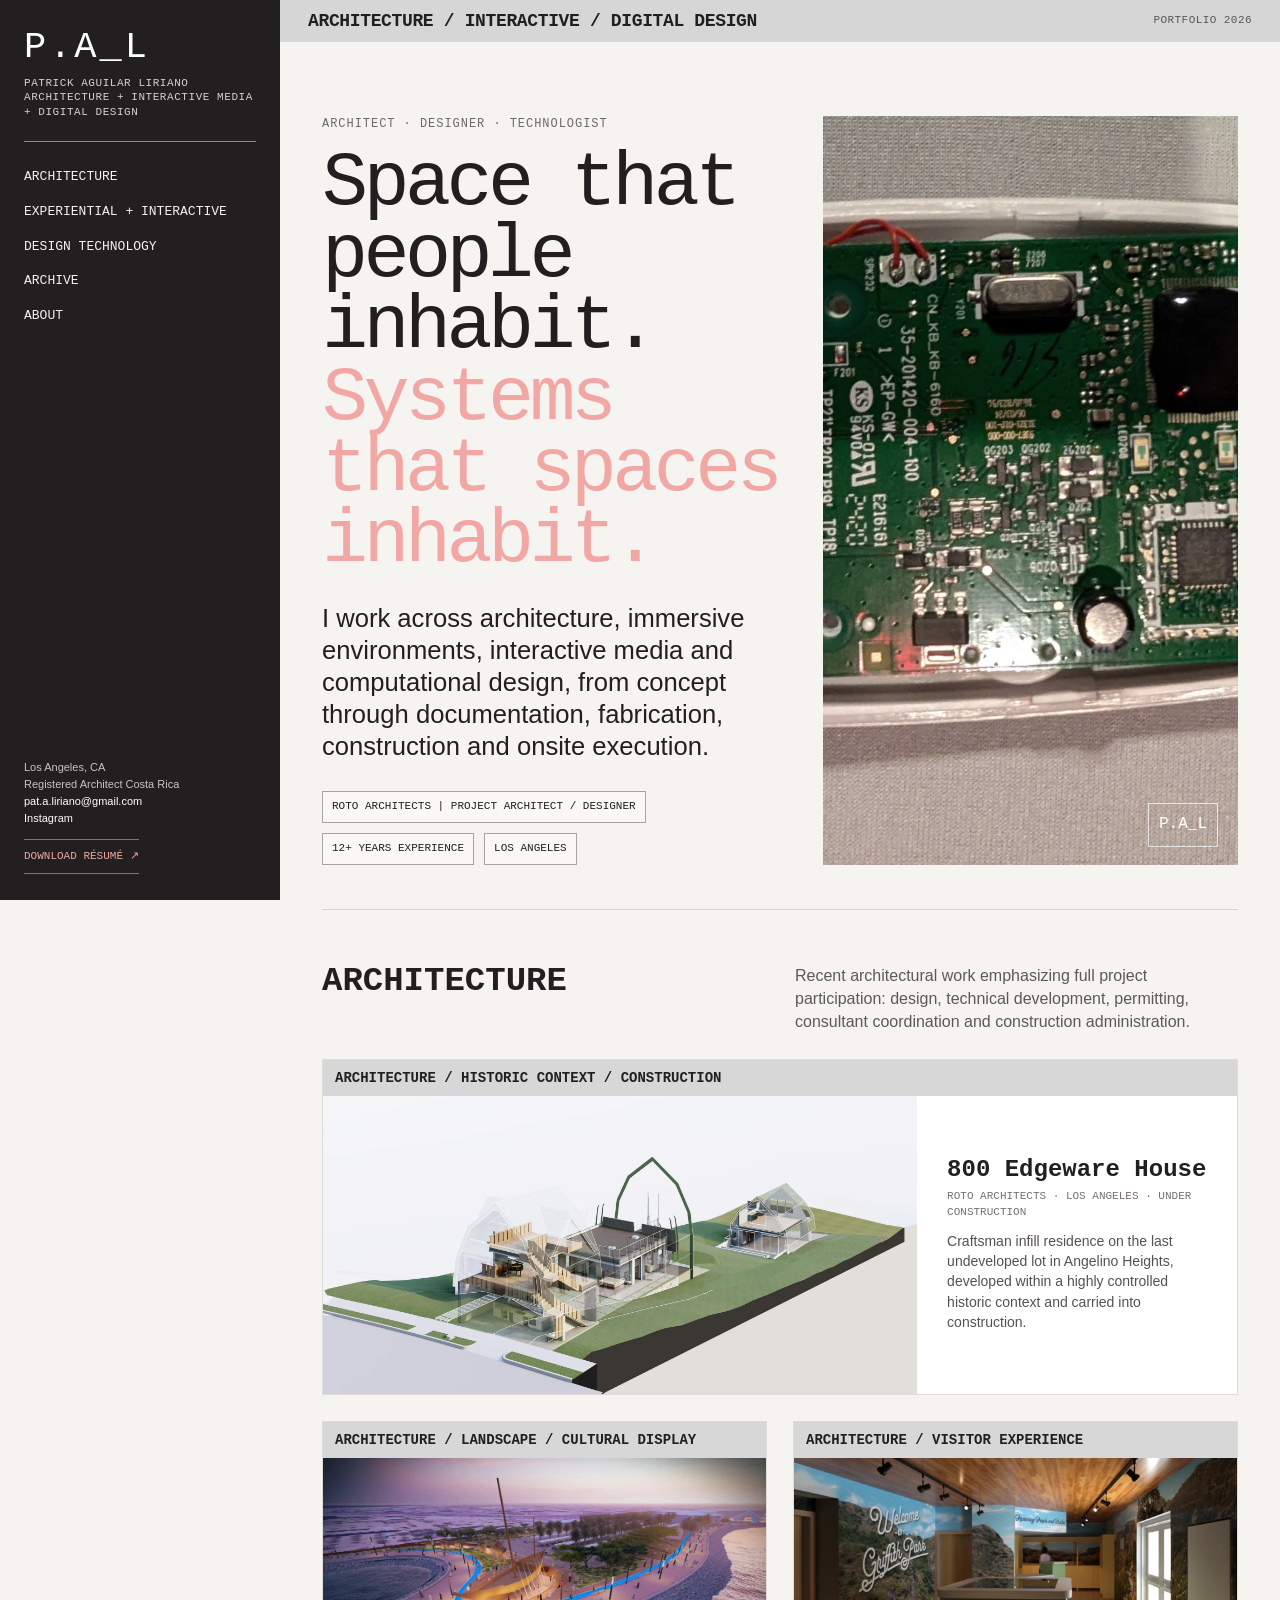
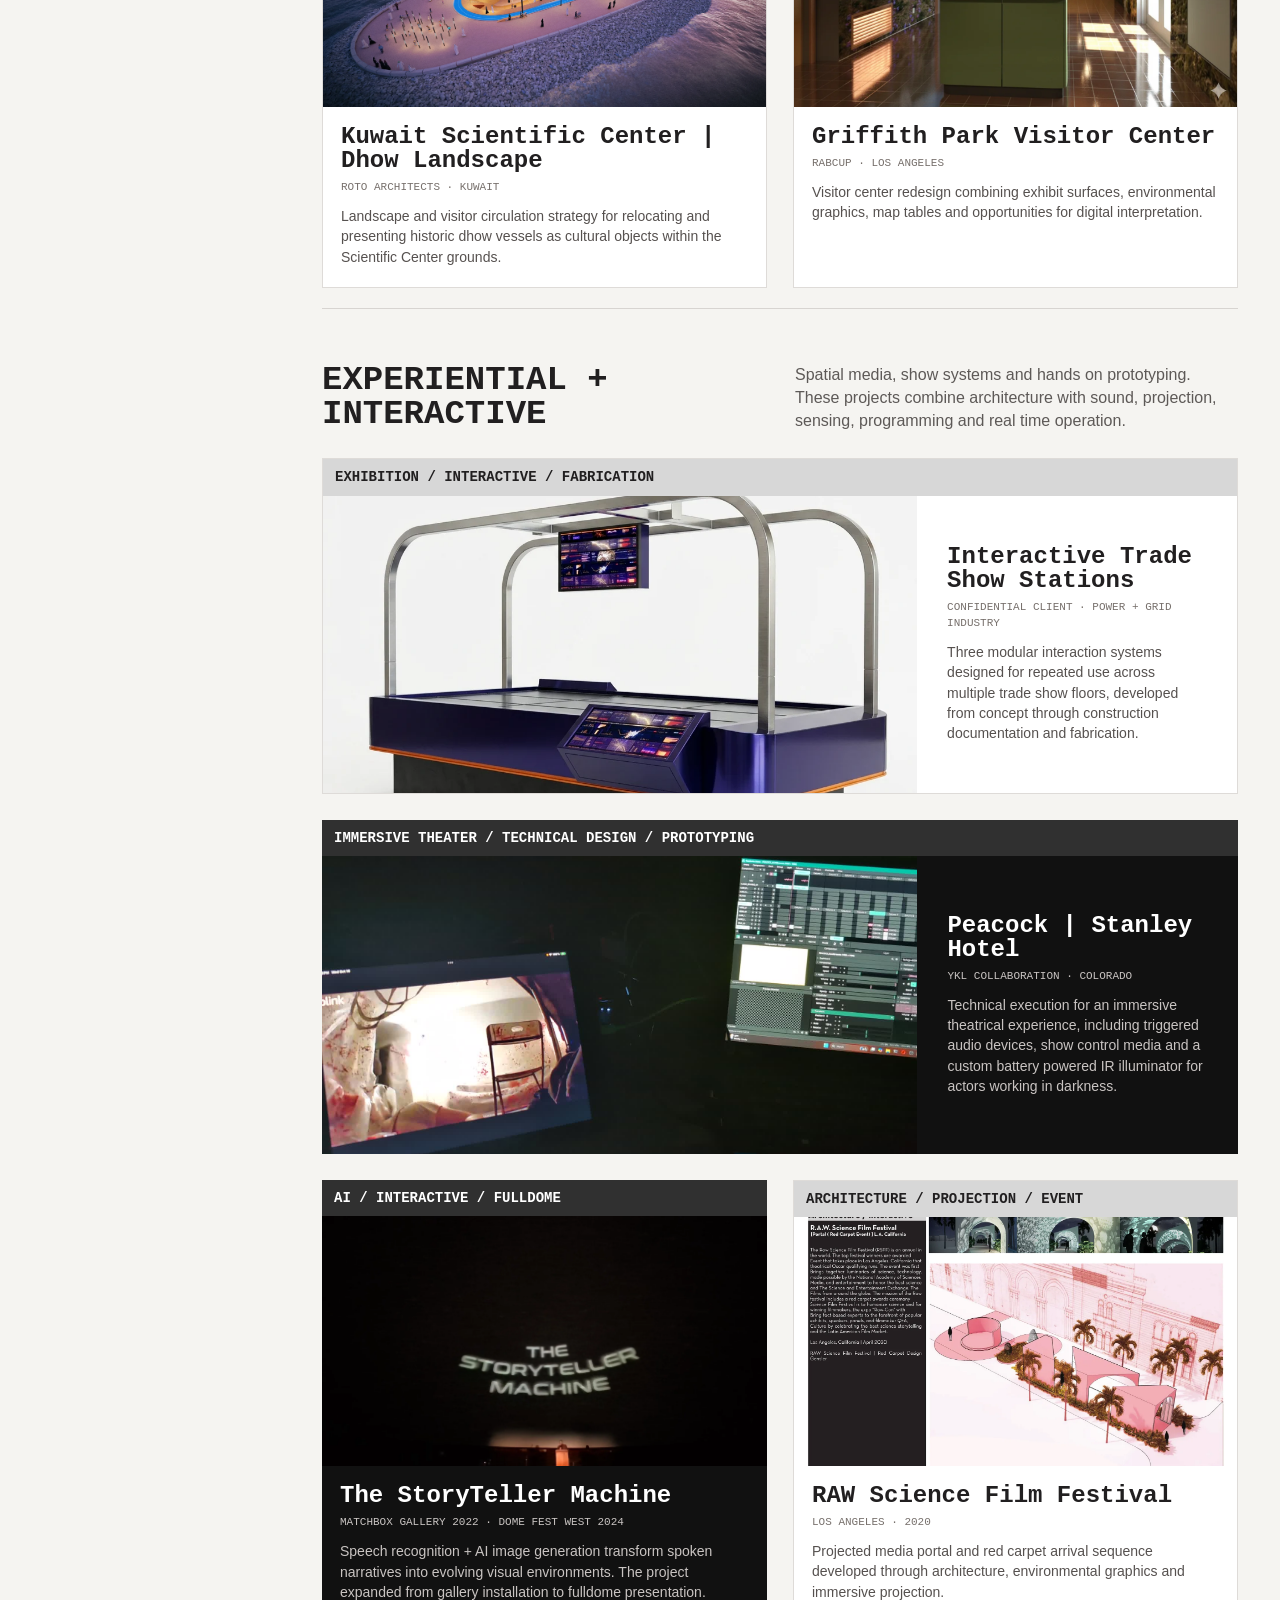
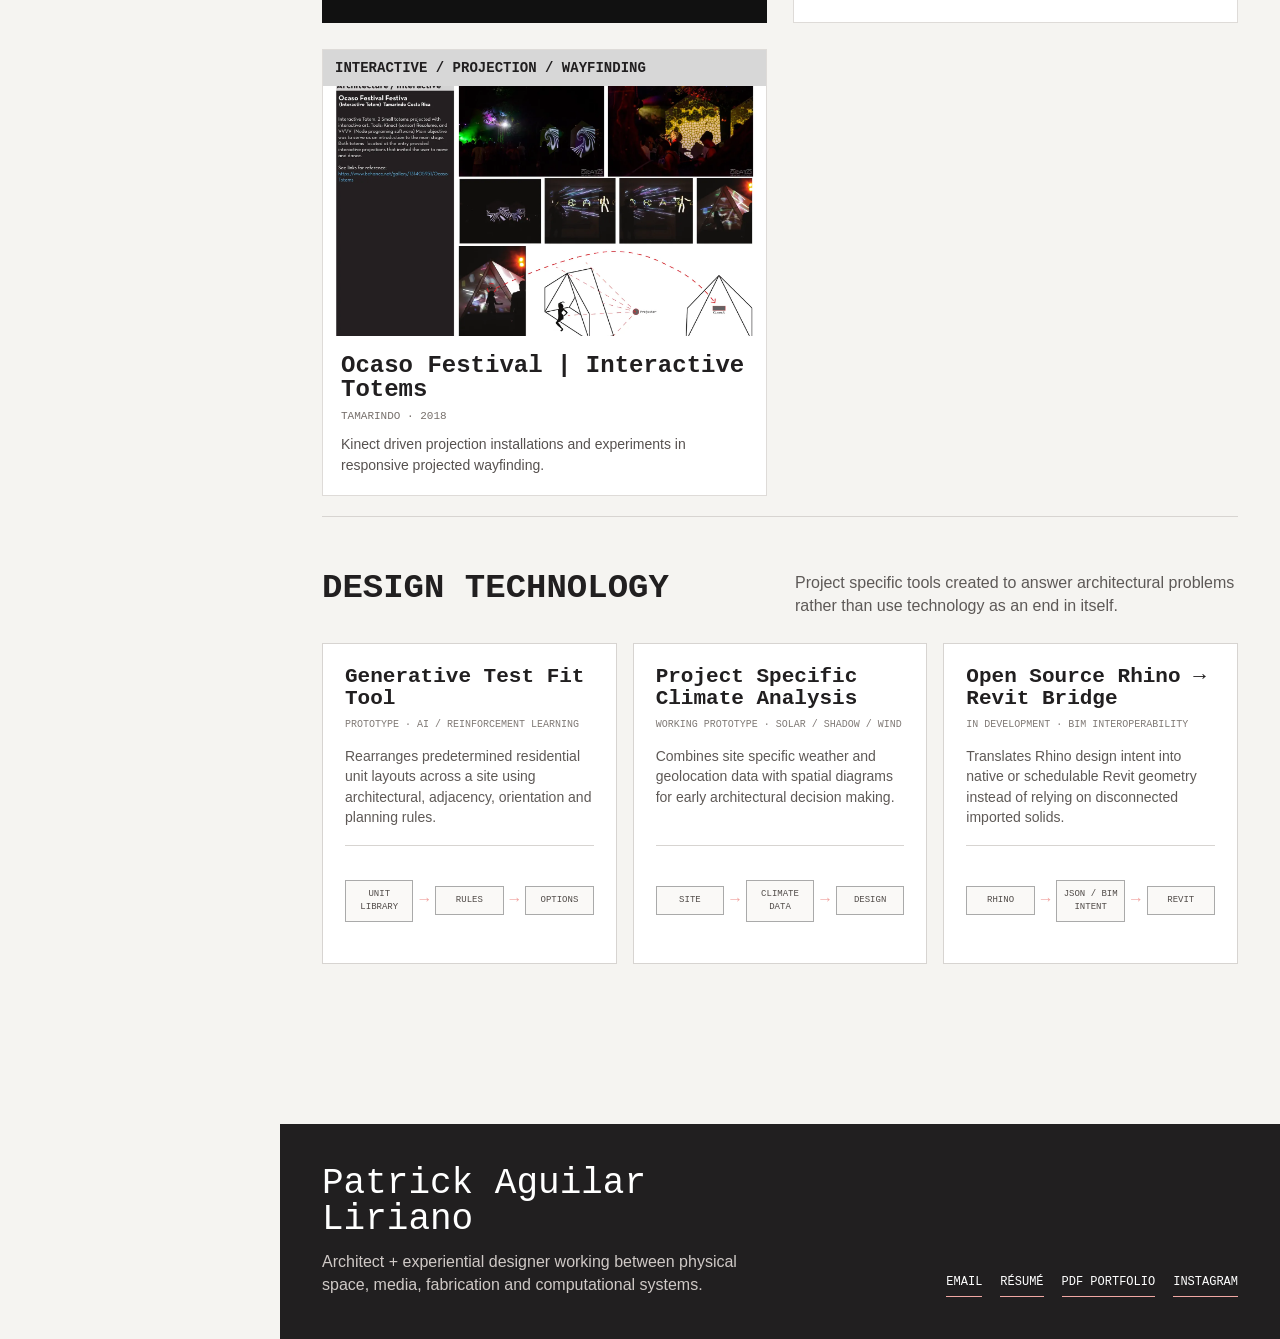
==== commit adaa269b: "Add files via upload" ====
--- a/index.html
+++ b/index.html
@@ -77,7 +77,11 @@
 <h2>Experiential + Interactive</h2>
 <p>Spatial media, show systems and hands on prototyping. These projects combine architecture with sound, projection, sensing, programming and real time operation.</p>
 </div>
-<div class="project-grid">
+<div class="project-grid"><a class="project-card featured" href="projects/trade-show.html">
+<div class="card-type">Exhibition / Interactive / Fabrication</div>
+<div class="card-image"><img alt="Interactive trade show table for a confidential client" src="assets/images/trade-show-table.webp"/></div>
+<div class="card-copy"><h3>Interactive Trade Show Stations</h3><div class="meta">Confidential Client · Power + Grid Industry</div><p>Three modular interaction systems designed for repeated use across multiple trade show floors, developed from concept through construction documentation and fabrication.</p></div>
+</a>
 <a class="project-card featured media-card" href="projects/stanley.html">
 <div class="card-type">Immersive Theater / Technical Design / Prototyping</div>
 <div class="card-image"><img alt="Peacock immersive theater at the Stanley Hotel" src="assets/images/stanley-video-poster.jpg"/></div>
--- a/css/styles.css
+++ b/css/styles.css
@@ -124,3 +124,5 @@
 .lightbox-close:hover{background:var(--accent);color:#111;border-color:var(--accent)}
 body.lightbox-lock{overflow:hidden}
 @media(max-width:760px){.lightbox{padding:12px}.lightbox-close{right:0;top:0}.lightbox-bar{font-size:9px}}
+.station-grid{display:grid;grid-template-columns:repeat(3,1fr);gap:14px;margin:18px 0 46px}.station-card{border-top:1px solid var(--accent);background:#f0eeeb;padding:20px;min-height:240px}.station-card h3{font-family:"Courier New",monospace;font-size:22px;margin:8px 0 12px}.station-card p{margin:0;color:#504c48;line-height:1.55}.station-num{font-family:"Courier New",monospace;font-size:12px;color:var(--accent)}.confidential-note{margin:18px 0 34px;padding:18px 20px;border-left:3px solid var(--accent);background:#efede9}.confidential-note b{font-family:"Courier New",monospace;text-transform:uppercase;font-size:13px}.confidential-note p{margin:8px 0 0;max-width:820px;color:#514d49}
+@media(max-width:900px){.station-grid{grid-template-columns:1fr}.station-card{min-height:auto}}
